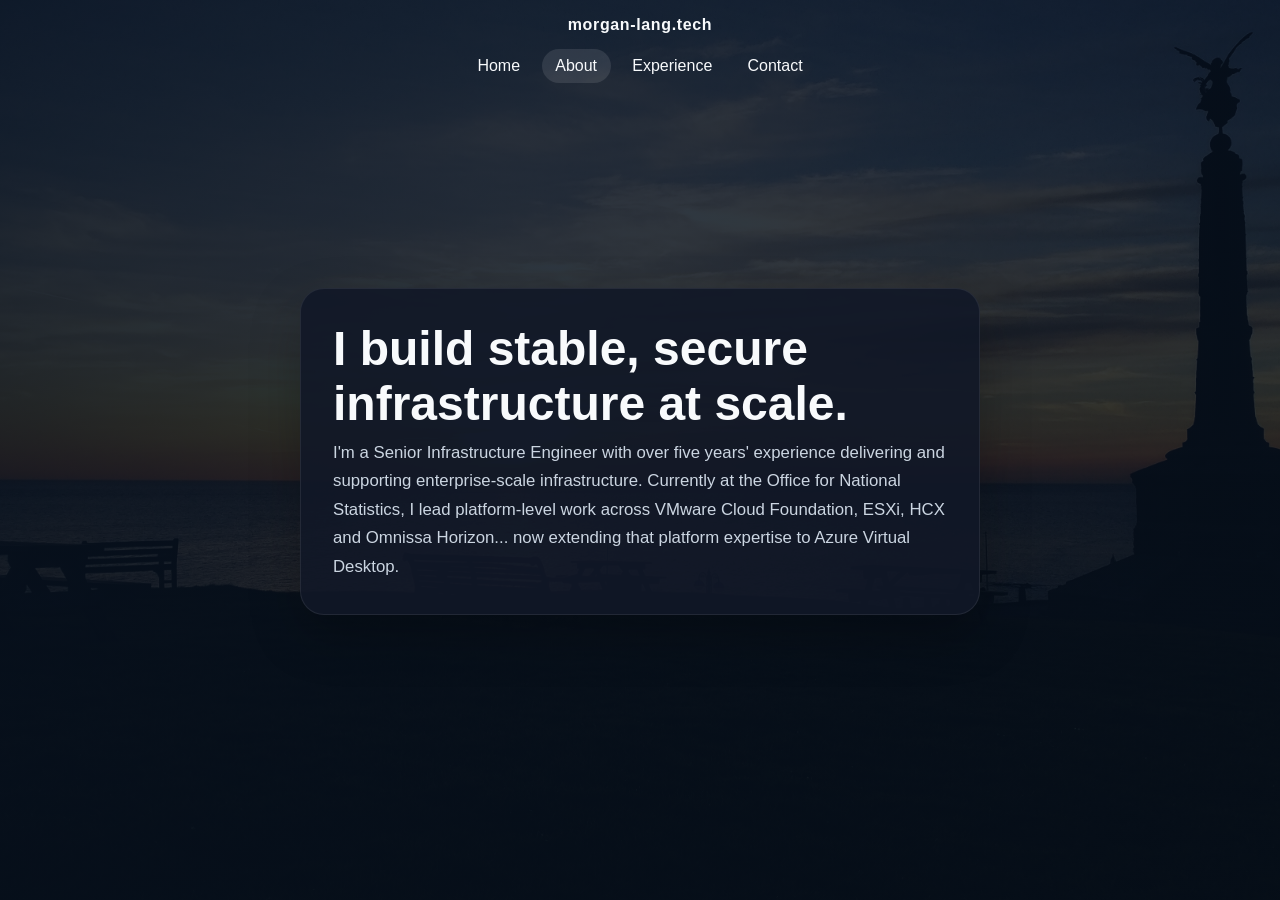
==== about.html @ b68f27a0 "Major website update - Introduction of background images/updated information and more" ====
<!DOCTYPE html>
<html lang="en">
    <head>
        <meta charset="utf-8">
        <title>About - Morgan Lang</title>
        <meta content="width=device-width, initial-scale=1.0" name="viewport">
        <link href="css/style.css" rel="stylesheet">
        <script src="js/page-transition.js" defer></script>
    </head>

    <body class="site-body">
        <div class="navbar navbar-expand-lg navbar-dark">
            <div class="container-fluid">
                <a href="index.html" class="navbar-brand">morgan-lang.tech</a>
                <div class="navbar-nav">
                    <a href="index.html" class="nav-item nav-link">Home</a>
                    <a href="about.html" class="nav-item nav-link active">About</a>
                    <a href="experience.html" class="nav-item nav-link">Experience</a>
                    <a href="contact.html" class="nav-item nav-link">Contact</a>
                </div>
            </div>
        </div>

        <main class="page-shell">
            <section class="hero-card">
                <h1>I build stable, secure infrastructure at scale.</h1>
                <p>I'm a Senior Infrastructure Engineer with over five years' experience delivering and supporting enterprise-scale infrastructure. Currently at the Office for National Statistics, I lead platform-level work across VMware Cloud Foundation, ESXi, HCX and Omnissa Horizon... now extending that platform expertise to Azure Virtual Desktop.</p>
            </section>
        </main>


    </body>
</html>
---- css/style.css ----
:root {
    --bg: #07111f;
    --panel: #111827;
    --text: #f8fafc;
    --muted: #cbd5e1;
    --accent: #60a5fa;
}

* {
    box-sizing: border-box;
}

body.site-body {
    margin: 0;
    min-height: 100vh;
    font-family: Arial, Helvetica, sans-serif;
    background: linear-gradient(135deg, rgba(7, 17, 31, 0.9), rgba(7, 17, 31, 0.75)),
        url('../images/sunset3.jpg') center/cover no-repeat;
    color: var(--text);
    opacity: 0;
    transition: opacity 0.25s ease;
}

body.site-body.is-visible {
    opacity: 1;
}

body.site-body.is-exiting {
    opacity: 0;
}

.page-shell {
    min-height: calc(100vh - 180px);
    display: flex;
    align-items: center;
    justify-content: center;
    padding: 1rem 2rem 2rem;
}

.hero-card {
    max-width: 680px;
    padding: 2rem 2rem 2rem;
    border-radius: 24px;
    background: rgba(17, 24, 39, 0.9);
    border: 1px solid rgba(255, 255, 255, 0.08);
    box-shadow: 0 20px 50px rgba(0, 0, 0, 0.25);
}

.eyebrow {
    margin: 0 0 0.25rem;
    text-transform: uppercase;
    letter-spacing: 0.3em;
    font-size: 0.8rem;
    color: var(--accent);
}

.terminal-line {
    display: inline-block;
    min-height: 1.2em;
    font-family: Consolas, 'Courier New', monospace;
    font-size: 0.9rem;
    letter-spacing: 0.08em;
    text-transform: none;
}

.terminal-prompt {
    color: #7dd3fc;
    margin-right: 0.35rem;
}

.terminal-text {
    color: var(--accent);
}

.terminal-cursor {
    display: inline-block;
    width: 0.55em;
    height: 1em;
    margin-left: 0.15em;
    background: var(--text);
    vertical-align: text-bottom;
    animation: blink 0.9s steps(1) infinite;
}

@keyframes blink {
    50% {
        opacity: 0;
    }
}

.hero-card h1 {
    margin: 0 0 0.5rem;
    font-size: clamp(2rem, 4vw, 3rem);
}

.hero-card p {
    margin: 0;
    font-size: 1.05rem;
    line-height: 1.7;
    color: var(--muted);
}

.navbar {
    background: transparent !important;
    border-bottom: none;
    padding: 1rem 1.5rem;
}

.navbar .container-fluid {
    display: flex;
    flex-direction: column;
    align-items: center;
    justify-content: center;
    gap: 0.75rem;
    position: relative;
}

.navbar-brand {
    color: var(--text) !important;
    font-weight: 700;
    letter-spacing: 0.04em;
    text-decoration: none;
    margin-bottom: 0.2rem;
}

.navbar-nav {
    display: flex;
    align-items: center;
    justify-content: center;
    flex-wrap: wrap;
    gap: 0.5rem;
    width: 100%;
    margin: 0 auto;
}

.nav-link {
    color: var(--text) !important;
    padding: 0.5rem 0.85rem;
    border-radius: 999px;
    text-decoration: none;
    transition: background 0.2s ease;
}

.nav-link:hover,
.nav-link.active {
    background: rgba(255, 255, 255, 0.1);
}

.footer {
    background: rgba(2, 6, 23, 0.96);
    color: var(--text);
    padding: 2rem 0;
    border-top: 1px solid rgba(255, 255, 255, 0.08);
}

.footer-info h2 {
    margin: 0 0 1rem;
    font-size: 1.4rem;
}

.footer-social a {
    display: inline-flex;
    align-items: center;
    justify-content: center;
    width: 42px;
    height: 42px;
    border-radius: 50%;
    background: rgba(255, 255, 255, 0.08);
    color: var(--text);
    text-decoration: none;
}

.footer-social svg {
    width: 18px;
    height: 18px;
    fill: currentColor;
}

.footer-social a:hover {
    background: var(--accent);
}

.contact-social {
    margin-top: 1.25rem;
}

.footer-note {
    margin: 0;
    color: var(--muted);
    text-align: center;
}
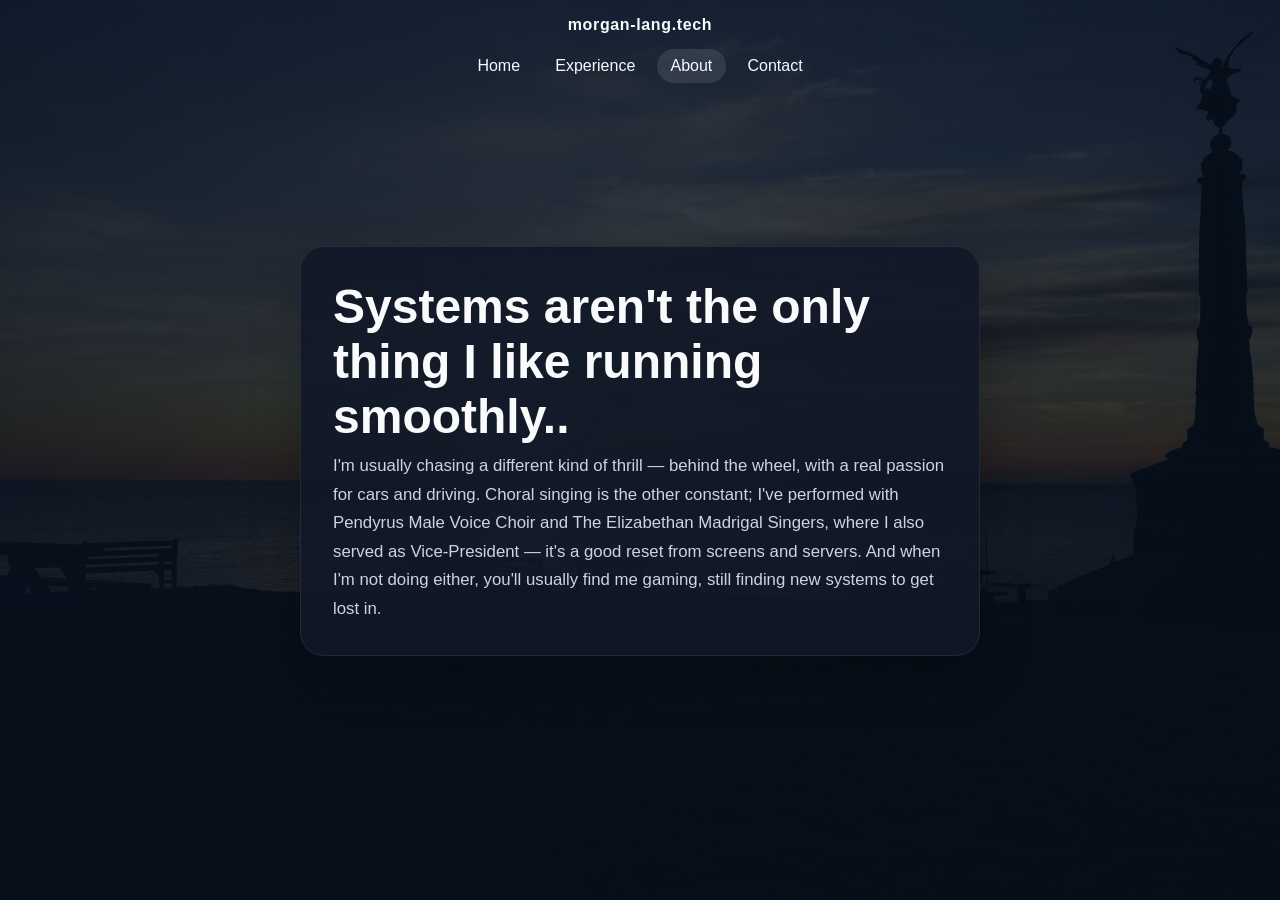
==== commit 45c90430: "Refined and ammend a few items" ====
--- a/about.html
+++ b/about.html
@@ -3,28 +3,33 @@
     <head>
         <meta charset="utf-8">
         <title>About - Morgan Lang</title>
+        <!-- Responsive viewport for mobile devices -->
         <meta content="width=device-width, initial-scale=1.0" name="viewport">
+        <!-- Shared styles across the site -->
         <link href="css/style.css" rel="stylesheet">
+        <!-- Page transition script for seamless navigation -->
         <script src="js/page-transition.js" defer></script>
     </head>
 
     <body class="site-body">
+        <!-- Site navigation bar -->
         <div class="navbar navbar-expand-lg navbar-dark">
             <div class="container-fluid">
                 <a href="index.html" class="navbar-brand">morgan-lang.tech</a>
                 <div class="navbar-nav">
                     <a href="index.html" class="nav-item nav-link">Home</a>
+                    <a href="experience.html" class="nav-item nav-link">Experience</a>
                     <a href="about.html" class="nav-item nav-link active">About</a>
-                    <a href="experience.html" class="nav-item nav-link">Experience</a>
                     <a href="contact.html" class="nav-item nav-link">Contact</a>
                 </div>
             </div>
         </div>
 
         <main class="page-shell">
+            <!-- Main hero section for the About page -->
             <section class="hero-card">
-                <h1>I build stable, secure infrastructure at scale.</h1>
-                <p>I'm a Senior Infrastructure Engineer with over five years' experience delivering and supporting enterprise-scale infrastructure. Currently at the Office for National Statistics, I lead platform-level work across VMware Cloud Foundation, ESXi, HCX and Omnissa Horizon... now extending that platform expertise to Azure Virtual Desktop.</p>
+                <h1>Systems aren't the only thing I like running smoothly..</h1>
+                <p>I'm usually chasing a different kind of thrill — behind the wheel, with a real passion for cars and driving. Choral singing is the other constant; I've performed with Pendyrus Male Voice Choir and The Elizabethan Madrigal Singers, where I also served as Vice-President — it's a good reset from screens and servers. And when I'm not doing either, you'll usually find me gaming, still finding new systems to get lost in.</p>
             </section>
         </main>
 
--- a/css/style.css
+++ b/css/style.css
@@ -1,3 +1,4 @@
+/* Root colour palette */
 :root {
     --bg: #07111f;
     --panel: #111827;
@@ -6,10 +7,12 @@
     --accent: #60a5fa;
 }
 
+/* Make every element follow the same box model */
 * {
     box-sizing: border-box;
 }
 
+/* Page background and base text styling */
 body.site-body {
     margin: 0;
     min-height: 100vh;
@@ -29,6 +32,7 @@
     opacity: 0;
 }
 
+/* Main page container for vertical and horizontal centring */
 .page-shell {
     min-height: calc(100vh - 180px);
     display: flex;
@@ -37,6 +41,34 @@
     padding: 1rem 2rem 2rem;
 }
 
+/* Flow layout for longer content pages such as experience */
+.page-shell.page-shell-flow {
+    display: block;
+    min-height: auto;
+    padding: 2rem 2rem 4rem;
+    max-width: 980px;
+    margin: 0 auto;
+}
+
+.page-shell.page-shell-flow .hero-card {
+    margin: 0 auto 2rem;
+    width: 100%;
+    max-width: 760px;
+}
+
+/* Fade-in section helper for scroll animations */
+.fade-on-scroll {
+    opacity: 0;
+    transform: translateY(24px);
+    transition: opacity 0.7s ease, transform 0.7s ease;
+}
+
+.fade-on-scroll.is-visible {
+    opacity: 1;
+    transform: translateY(0);
+}
+
+/* Hero panel styling */
 .hero-card {
     max-width: 680px;
     padding: 2rem 2rem 2rem;
@@ -54,6 +86,7 @@
     color: var(--accent);
 }
 
+/* Terminal-style text line for the hero animation */
 .terminal-line {
     display: inline-block;
     min-height: 1.2em;
@@ -100,6 +133,79 @@
     color: var(--muted);
 }
 
+.experience-grid {
+    margin-top: 2rem;
+    display: grid;
+    grid-template-columns: 1fr;
+    gap: 1.5rem;
+}
+
+.experience-card {
+    padding: 1.75rem;
+    border-radius: 24px;
+    background: rgba(255, 255, 255, 0.04);
+    border: 1px solid rgba(255, 255, 255, 0.08);
+}
+
+.experience-card h2 {
+    margin-top: 0;
+    margin-bottom: 1rem;
+    font-size: 1.35rem;
+    color: var(--text);
+}
+
+.role-meta {
+    margin: 0.35rem 0 1rem;
+    color: var(--muted);
+    font-size: 0.95rem;
+}
+
+.experience-card ul {
+    margin: 0.75rem 0 0 1rem;
+    padding: 0;
+    color: var(--muted);
+}
+
+.experience-card li {
+    margin-bottom: 0.6rem;
+    line-height: 1.7;
+}
+
+.certification-badges {
+    display: grid;
+    gap: 1rem;
+}
+
+.certification-badge {
+    display: grid;
+    gap: 0.75rem;
+    align-items: center;
+    padding: 1rem;
+    border-radius: 20px;
+    background: rgba(255, 255, 255, 0.05);
+    border: 1px solid rgba(255, 255, 255, 0.08);
+}
+
+.badge-placeholder {
+    min-height: 80px;
+    border-radius: 16px;
+    background: rgba(255, 255, 255, 0.08);
+    display: flex;
+    align-items: center;
+    justify-content: center;
+    color: var(--muted);
+    font-size: 0.95rem;
+    text-align: center;
+    padding: 0.75rem;
+}
+
+.certification-badge p {
+    margin: 0;
+    color: var(--muted);
+    font-size: 0.95rem;
+    text-align: center;
+}
+
 .navbar {
     background: transparent !important;
     border-bottom: none;
@@ -170,10 +276,16 @@
     text-decoration: none;
 }
 
-.footer-social svg {
-    width: 18px;
-    height: 18px;
-    fill: currentColor;
+.footer-social svg,
+.footer-social img.linkedin-logo {
+    width: 42px;
+    height: 42px;
+    display: block;
+}
+
+.contact-social {
+    display: flex;
+    justify-content: center;
 }
 
 .footer-social a:hover {
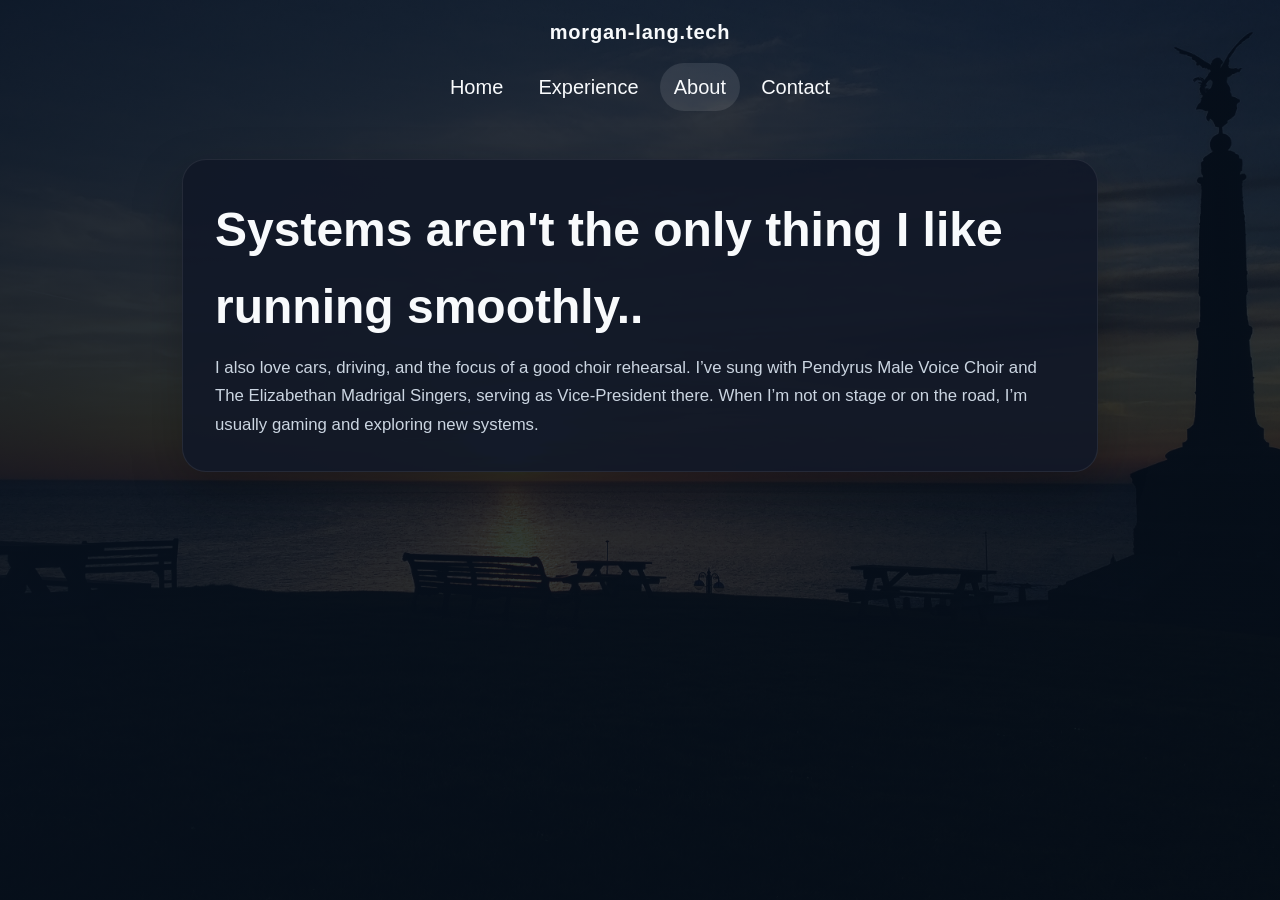
==== commit 3a34670f: "Updated the CSS/Experience pages and introduced carousel" ====
--- a/about.html
+++ b/about.html
@@ -29,7 +29,7 @@
             <!-- Main hero section for the About page -->
             <section class="hero-card">
                 <h1>Systems aren't the only thing I like running smoothly..</h1>
-                <p>I'm usually chasing a different kind of thrill — behind the wheel, with a real passion for cars and driving. Choral singing is the other constant; I've performed with Pendyrus Male Voice Choir and The Elizabethan Madrigal Singers, where I also served as Vice-President — it's a good reset from screens and servers. And when I'm not doing either, you'll usually find me gaming, still finding new systems to get lost in.</p>
+                <p>I also love cars, driving, and the focus of a good choir rehearsal. I’ve sung with Pendyrus Male Voice Choir and The Elizabethan Madrigal Singers, serving as Vice-President there. When I’m not on stage or on the road, I’m usually gaming and exploring new systems.</p>
             </section>
         </main>
 
--- a/css/style.css
+++ b/css/style.css
@@ -17,6 +17,8 @@
     margin: 0;
     min-height: 100vh;
     font-family: Arial, Helvetica, sans-serif;
+    font-size: 20px;
+    line-height: 1.6;
     background: linear-gradient(135deg, rgba(7, 17, 31, 0.9), rgba(7, 17, 31, 0.75)),
         url('../images/sunset3.jpg') center/cover no-repeat;
     color: var(--text);
@@ -53,7 +55,21 @@
 .page-shell.page-shell-flow .hero-card {
     margin: 0 auto 2rem;
     width: 100%;
-    max-width: 760px;
+    max-width: 980px;
+}
+
+/* Hero panels on homepage should match the width of the main content container */
+.page-shell:not(.page-shell-flow) {
+    display: block;
+    padding: 2rem 2rem 4rem;
+    max-width: 980px;
+    margin: 0 auto;
+}
+
+.page-shell:not(.page-shell-flow) .hero-card {
+    width: 100%;
+    max-width: 980px;
+    margin: 0 auto 1.5rem;
 }
 
 /* Fade-in section helper for scroll animations */
@@ -78,22 +94,54 @@
     box-shadow: 0 20px 50px rgba(0, 0, 0, 0.25);
 }
 
+.hero-cover {
+    position: relative;
+    z-index: 2;
+    min-height: 360px;
+    display: flex;
+    flex-direction: column;
+    justify-content: center;
+    align-items: center;
+    text-align: center;
+    padding: 2.25rem 2rem;
+    transition: opacity 0.9s ease, transform 0.9s ease;
+}
+
+.hero-cover.is-faded {
+    opacity: 0;
+    transform: translateY(-24px);
+}
+
+.home-secondary {
+    opacity: 0;
+    transform: translateY(28px);
+    transition: opacity 0.9s ease, transform 0.9s ease;
+}
+
+.home-secondary.is-visible {
+    opacity: 1;
+    transform: translateY(0);
+}
+
 .eyebrow {
-    margin: 0 0 0.25rem;
+    margin: 0 0 0.75rem;
     text-transform: uppercase;
-    letter-spacing: 0.3em;
-    font-size: 0.8rem;
+    letter-spacing: 0.28em;
+    font-size: 1rem;
     color: var(--accent);
 }
 
 /* Terminal-style text line for the hero animation */
 .terminal-line {
-    display: inline-block;
-    min-height: 1.2em;
+    display: inline-flex;
+    align-items: center;
+    justify-content: center;
+    min-height: 1.5em;
     font-family: Consolas, 'Courier New', monospace;
-    font-size: 0.9rem;
-    letter-spacing: 0.08em;
+    font-size: 1.4rem;
+    letter-spacing: 0.12em;
     text-transform: none;
+    max-width: 90%;
 }
 
 .terminal-prompt {
@@ -133,6 +181,40 @@
     color: var(--muted);
 }
 
+.scroll-hint {
+    display: inline-block;
+    margin-top: 1.25rem;
+    color: var(--accent);
+    text-decoration: none;
+    font-weight: 600;
+    letter-spacing: 0.05em;
+    transition: transform 0.2s ease, opacity 0.2s ease;
+}
+
+.scroll-hint:hover {
+    transform: translateY(2px);
+    opacity: 0.92;
+}
+
+.scroll-hint:focus {
+    outline: 2px solid rgba(96, 165, 250, 0.8);
+    outline-offset: 3px;
+}
+
+.page-shell {
+    min-height: auto;
+    padding: 0;
+}
+
+.page-shell:not(.page-shell-flow) .hero-card {
+    max-width: 980px;
+    margin: 0 auto 1.5rem;
+}
+
+.hero-cover .scroll-hint {
+    margin-top: auto;
+}
+
 .experience-grid {
     margin-top: 2rem;
     display: grid;
@@ -143,67 +225,233 @@
 .experience-card {
     padding: 1.75rem;
     border-radius: 24px;
+    background: rgba(15, 23, 42, 0.95);
+    border: 1px solid rgba(96, 165, 250, 0.18);
+    box-shadow: 0 18px 45px rgba(0, 0, 0, 0.22);
+}
+
+.experience-card h2 {
+    margin-top: 0;
+    margin-bottom: 1.5rem;
+    font-size: 1.45rem;
+    color: var(--text);
+    border-bottom: 1px solid rgba(255, 255, 255, 0.08);
+    padding-bottom: 0.75rem;
+}
+
+.role {
     background: rgba(255, 255, 255, 0.04);
     border: 1px solid rgba(255, 255, 255, 0.08);
-}
-
-.experience-card h2 {
+    border-radius: 20px;
+    padding: 1.3rem 1.4rem;
+    margin-bottom: 1rem;
+}
+
+.role:last-child {
+    margin-bottom: 0;
+}
+
+.role h3 {
     margin-top: 0;
-    margin-bottom: 1rem;
-    font-size: 1.35rem;
-    color: var(--text);
+    margin-bottom: 0.3rem;
+    font-size: 1.15rem;
 }
 
 .role-meta {
-    margin: 0.35rem 0 1rem;
+    margin: 0.15rem 0 1rem;
     color: var(--muted);
-    font-size: 0.95rem;
+    font-size: 1.08rem;
+    font-weight: 600;
 }
 
 .experience-card ul {
     margin: 0.75rem 0 0 1rem;
     padding: 0;
-    color: var(--muted);
+    color: rgba(203, 213, 225, 0.78);
+    list-style: none;
 }
 
 .experience-card li {
-    margin-bottom: 0.6rem;
-    line-height: 1.7;
-}
-
-.certification-badges {
-    display: grid;
+    margin-bottom: 0.55rem;
+    line-height: 1.8;
+    padding-left: 1rem;
+    position: relative;
+}
+
+.experience-card li::before {
+    content: '•';
+    position: absolute;
+    left: 0;
+    top: 0.2rem;
+    color: rgba(203, 213, 225, 0.55);
+    font-size: 1rem;
+}
+
+.certification-header {
+    display: flex;
+    align-items: center;
+    justify-content: space-between;
     gap: 1rem;
+    margin-bottom: 1rem;
+}
+
+.certification-controls {
+    display: flex;
+    align-items: center;
+    justify-content: center; /* center controls below the carousel */
+    gap: 0.5rem;
+    margin-top: 0.85rem; /* space from carousel */
+}
+
+/* Dot indicators used to switch between certification slides */
+.certification-dots {
+    display: flex;
+    align-items: center;
+    gap: 0.4rem;
+}
+
+.certification-dot {
+    width: 0.7rem;
+    height: 0.7rem;
+    border: none;
+    border-radius: 999px;
+    padding: 0;
+    background: rgba(255, 255, 255, 0.35);
+    cursor: pointer;
+    transition: transform 0.2s ease, background 0.2s ease;
+}
+
+.certification-dot.is-active {
+    background: var(--accent);
+    transform: scale(1.15);
+}
+
+.certification-nav {
+    border: none;
+    width: 2.25rem;
+    height: 2.25rem;
+    border-radius: 999px;
+    background: rgba(96, 165, 250, 0.16);
+    color: var(--text);
+    cursor: pointer;
+    transition: transform 0.2s ease, background 0.2s ease;
+}
+
+.certification-nav:hover {
+    transform: translateY(-1px);
+    background: rgba(96, 165, 250, 0.24);
+}
+
+.certification-carousel {
+    position: relative;
+    min-height: 260px;
+    overflow: hidden;
+    padding: 0.5rem 0 1rem;
+}
+
+/* Slower, carousel-like motion with the surrounding cards fading into the background */
+.certification-slide {
+    position: absolute;
+    inset: 0;
+    width: 100%;
+    opacity: 0;
+    transform: translateX(120%) scale(0.9);
+    pointer-events: none;
+    transition: opacity 1.1s cubic-bezier(0.22, 1, 0.36, 1), transform 1.1s cubic-bezier(0.22, 1, 0.36, 1);
+    will-change: opacity, transform;
+    backface-visibility: hidden;
+    filter: blur(1px);
+}
+
+.certification-slide.is-active {
+    opacity: 1;
+    transform: translateX(0) scale(1);
+    pointer-events: auto;
+    filter: none;
+    z-index: 3;
+}
+
+/* The previous and next slides sit behind the active card as softer background content */
+.certification-slide.is-prev {
+    opacity: 0.32;
+    transform: translateX(-92%) scale(0.88);
+    z-index: 2;
+}
+
+.certification-slide.is-next {
+    opacity: 0.32;
+    transform: translateX(92%) scale(0.88);
+    z-index: 2;
+}
+
+.certification-slide.is-hidden {
+    opacity: 0;
+    transform: translateX(140%) scale(0.86);
 }
 
 .certification-badge {
     display: grid;
     gap: 0.75rem;
-    align-items: center;
-    padding: 1rem;
+    align-items: start;
+    padding: 1.15rem;
     border-radius: 20px;
-    background: rgba(255, 255, 255, 0.05);
+    background: linear-gradient(135deg, rgba(96, 165, 250, 0.16), rgba(255, 255, 255, 0.06));
     border: 1px solid rgba(255, 255, 255, 0.08);
-}
-
-.badge-placeholder {
-    min-height: 80px;
-    border-radius: 16px;
-    background: rgba(255, 255, 255, 0.08);
-    display: flex;
-    align-items: center;
-    justify-content: center;
-    color: var(--muted);
-    font-size: 0.95rem;
-    text-align: center;
-    padding: 0.75rem;
+    min-height: 210px;
+}
+
+/* When a badge image exists, place it to the left of the content */
+.certification-badge.has-badge {
+    grid-template-columns: auto 1fr;
+    align-items: center;
+    gap: 1rem;
+}
+
+.cert-badge-image {
+    width: 84px;
+    height: auto;
+    display: block;
+    border-radius: 8px;
+    box-shadow: 0 8px 20px rgba(0,0,0,0.35);
+    object-fit: contain;
+}
+
+.badge-pill {
+    display: inline-flex;
+    align-self: flex-start;
+    width: max-content;
+    padding: 0.35rem 0.65rem;
+    border-radius: 999px;
+    background: rgba(255, 255, 255, 0.1);
+    color: #dbeafe;
+    font-size: 1rem;
+    font-weight: 600;
+    letter-spacing: 0.08em;
+    text-transform: uppercase;
+}
+
+/* Keep a consistent gap between the certification type pill and the title below it */
+.certification-badge .badge-pill {
+    margin-bottom: 0.5rem;
+}
+
+.certification-badge h3 {
+    margin: 0;
+    font-size: 1.05rem;
 }
 
 .certification-badge p {
     margin: 0;
     color: var(--muted);
-    font-size: 0.95rem;
-    text-align: center;
+    font-size: 1rem;
+    line-height: 1.7;
+    text-align: left;
+}
+
+.certification-meta {
+    color: #93c5fd;
+    font-size: 1rem;
+    font-weight: 600;
 }
 
 .navbar {
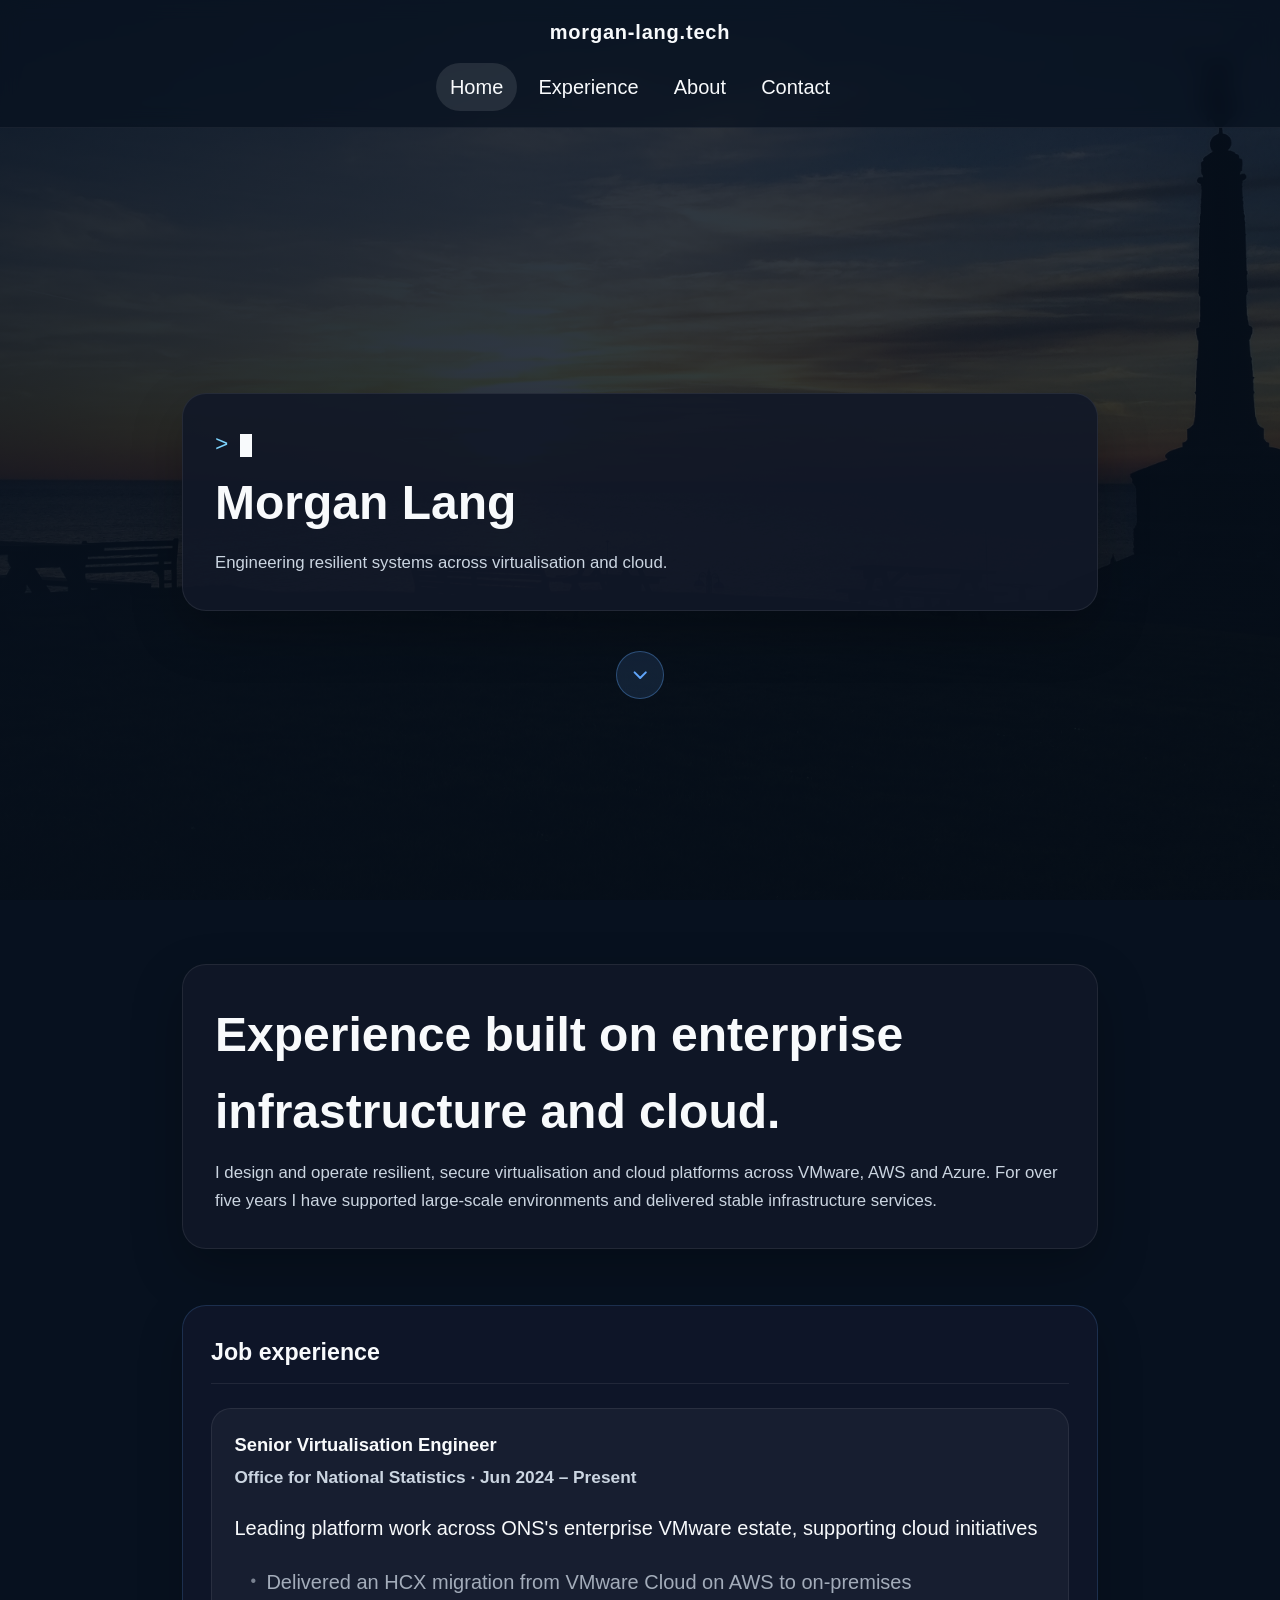
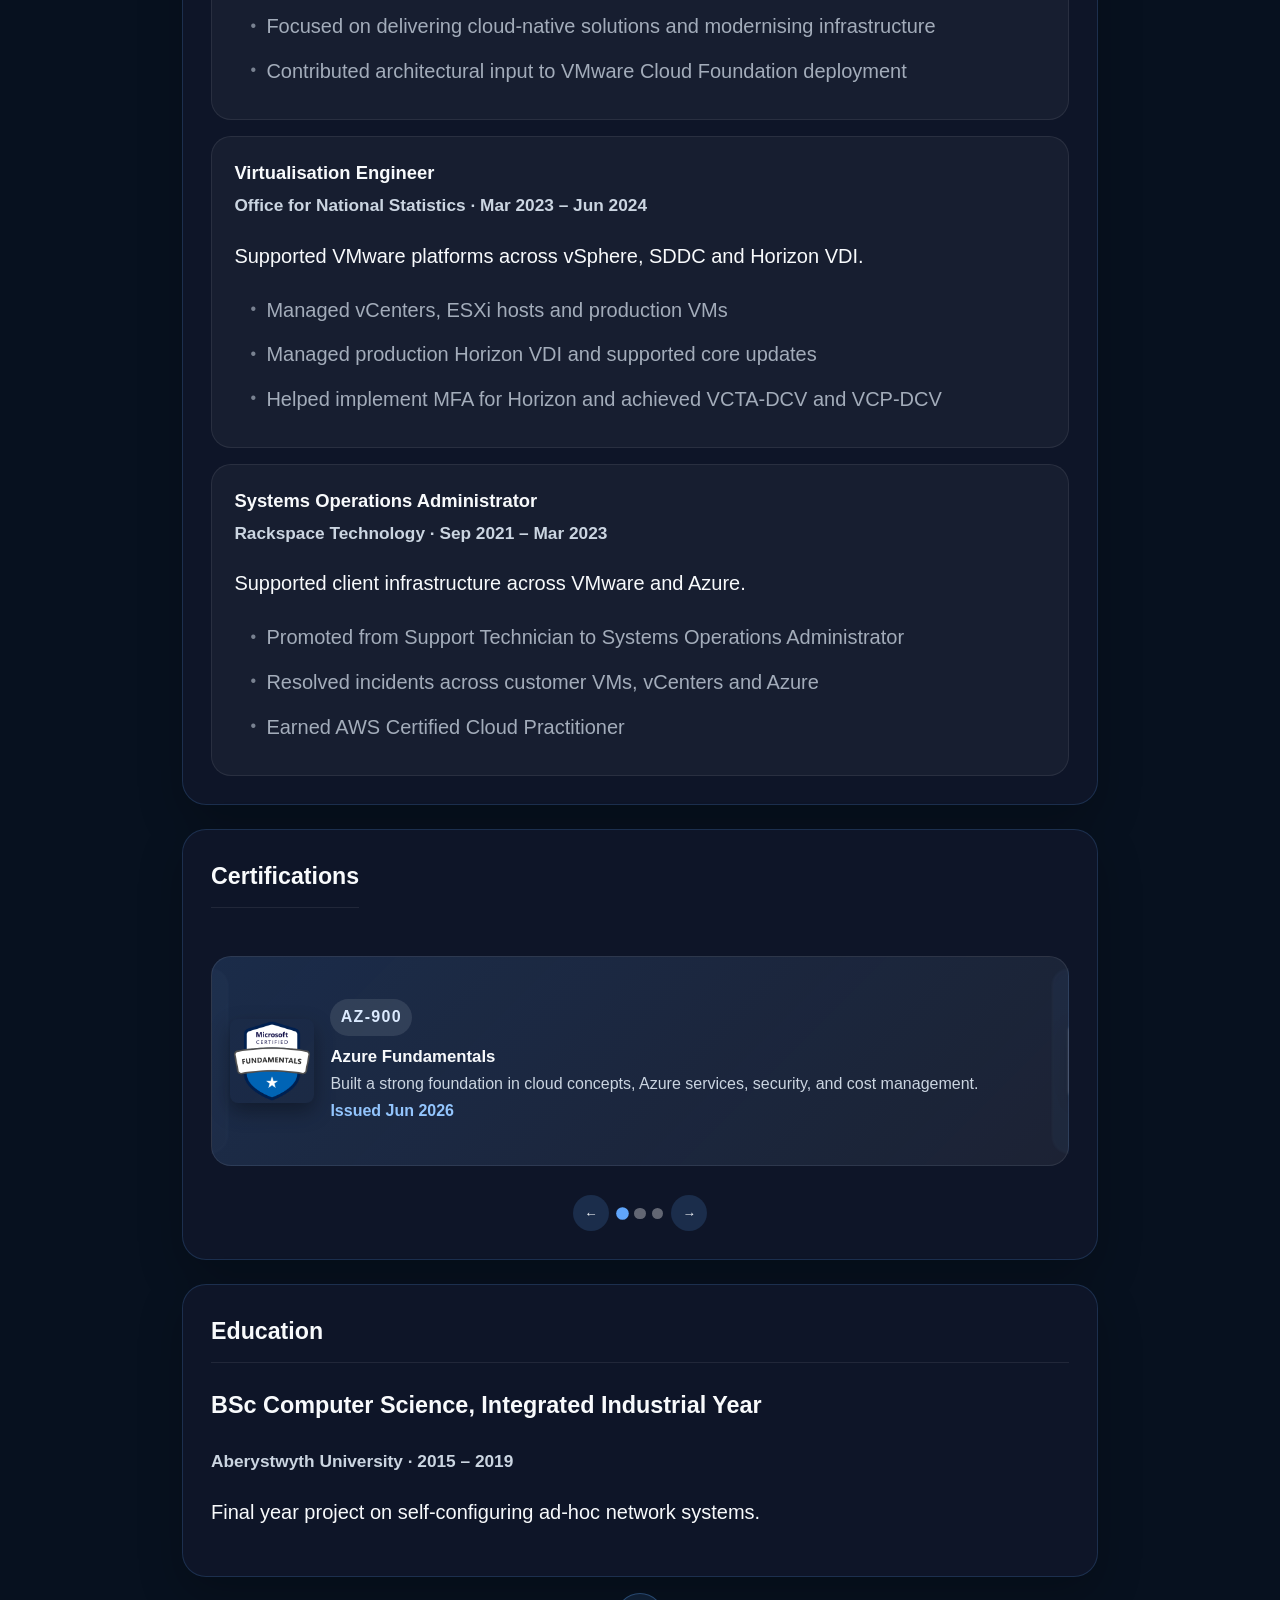
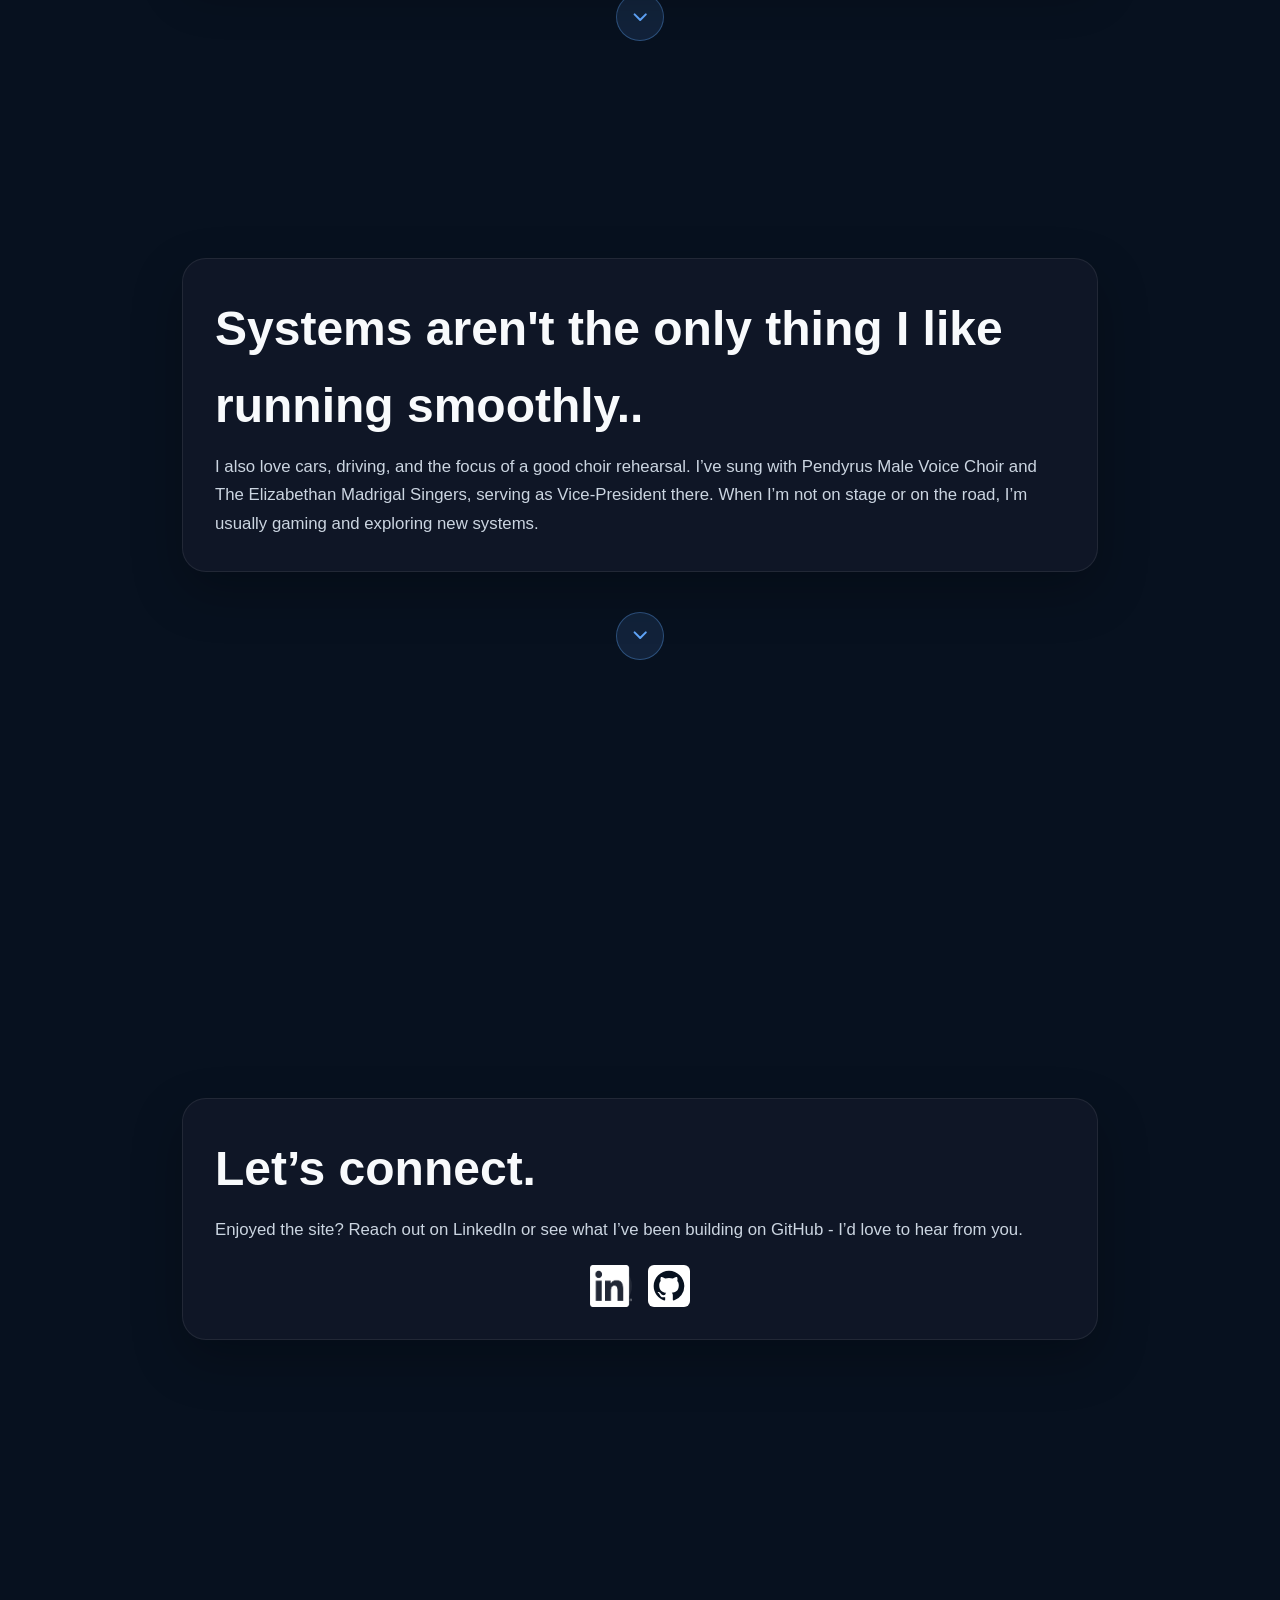
==== commit 141d6b78: "Convert site to a single page with menu-driven sections - Merge Home, Experience, About and Contact " ====
--- a/about.html
+++ b/about.html
@@ -3,36 +3,11 @@
     <head>
         <meta charset="utf-8">
         <title>About - Morgan Lang</title>
-        <!-- Responsive viewport for mobile devices -->
-        <meta content="width=device-width, initial-scale=1.0" name="viewport">
-        <!-- Shared styles across the site -->
-        <link href="css/style.css" rel="stylesheet">
-        <!-- Page transition script for seamless navigation -->
-        <script src="js/page-transition.js" defer></script>
+        <!-- This page now lives as a section on the homepage; redirect old links there -->
+        <meta http-equiv="refresh" content="0; url=index.html#about">
+        <script>window.location.replace('index.html#about');</script>
     </head>
-
-    <body class="site-body">
-        <!-- Site navigation bar -->
-        <div class="navbar navbar-expand-lg navbar-dark">
-            <div class="container-fluid">
-                <a href="index.html" class="navbar-brand">morgan-lang.tech</a>
-                <div class="navbar-nav">
-                    <a href="index.html" class="nav-item nav-link">Home</a>
-                    <a href="experience.html" class="nav-item nav-link">Experience</a>
-                    <a href="about.html" class="nav-item nav-link active">About</a>
-                    <a href="contact.html" class="nav-item nav-link">Contact</a>
-                </div>
-            </div>
-        </div>
-
-        <main class="page-shell">
-            <!-- Main hero section for the About page -->
-            <section class="hero-card">
-                <h1>Systems aren't the only thing I like running smoothly..</h1>
-                <p>I also love cars, driving, and the focus of a good choir rehearsal. I’ve sung with Pendyrus Male Voice Choir and The Elizabethan Madrigal Singers, serving as Vice-President there. When I’m not on stage or on the road, I’m usually gaming and exploring new systems.</p>
-            </section>
-        </main>
-
-
+    <body>
+        <p>This page has moved to <a href="index.html#about">index.html#about</a>.</p>
     </body>
 </html>
